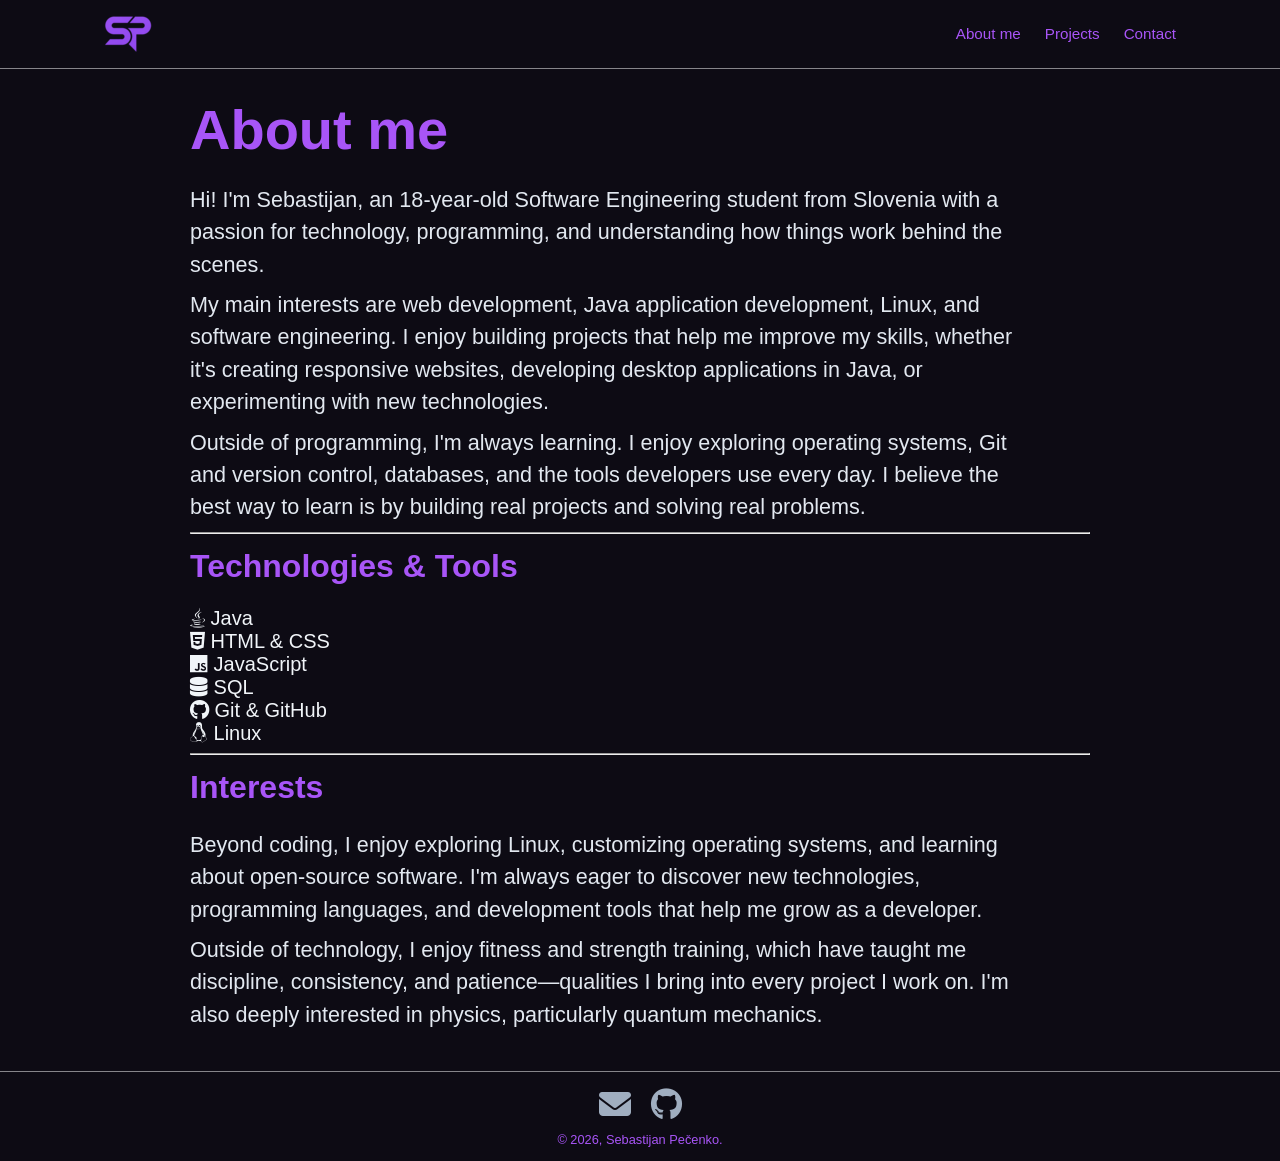
==== about.html @ 85666f95 "Updated about.html file" ====
<!DOCTYPE html>
<html lang="en">
<head>
  <meta charset="UTF-8">
  <meta name="viewport" content="width=device-width, initial-scale=1.0">
  <link rel="stylesheet" href="https://cdnjs.cloudflare.com/ajax/libs/font-awesome/6.5.1/css/all.min.css">
  <link rel="icon" type="image/png" sizes="64x64" href="images/favicon.png">
  <link rel="icon" type="image/png" sizes="48x48" href="images/logo.png">
  <link rel="apple-touch-icon" href="images/logo.png">
  <title>Sebastijan Pečenko | About</title>
  <link rel="stylesheet" href="style.css">
  <meta name="description" content="Portfolio Sebastijana Pečenka, študenta računalništva iz Slovenije. Projekti v Java, HTML, CSS in bazah podatkov.">
  <meta name="author" content="Sebastijan Pečenko">
  <meta property="og:title" content="Sebastijan Pečenko | Personal Portfolio">
  <meta property="og:description" content="Computer science student from Slovenia passionate about software development and web technologies.">
  <meta property="og:type" content="website">
  <meta property="og:url" content="https://sebastijanpecenko.com">
  <meta property="og:image" content="https://sebastijanpecenko.com/images/logo.png">
</head>
<body>

  <header>
    <nav class="navbar">
        <a href="index.html" class="logo">
          <img src="images/logo.png" alt="Sebastijan Pečenko Logo">
        </a>
      <ul class="nav-links">
        <li><a href="about.html">About me</a></li>
        <li><a href="projects.html">Projects</a></li>
        <li><a href="contact.html">Contact</a></li>
      </ul>
    </nav>
  </header>

  <main class="heros">
    <div class="heros-content">
      <h1 class="heros-title">About me</h1>
      <p class="heros-description">
        Hi! I'm Sebastijan, an 18-year-old Software Engineering student from Slovenia with a passion for technology, programming, and understanding how things work behind the scenes.
      </p>
      <p class="heros-description">
        My main interests are web development, Java application development, Linux, and software engineering. I enjoy building projects that help me improve my skills, whether it's creating responsive websites, developing desktop applications in Java, or experimenting with new technologies.
      </p>
      <p class="heros-description">
        Outside of programming, I'm always learning. I enjoy exploring operating systems, Git and version control, databases, and the tools developers use every day. I believe the best way to learn is by building real projects and solving real problems.
      </p>
      <hr>
      <h2 class="heros-titles">Technologies & Tools</h2>
        <div class="skills-inline">
            <span class="skill-badge"><i class="fa-brands fa-java"></i> Java</span><br>
            <span class="skill-badge"><i class="fa-brands fa-html5"></i> HTML & CSS</span><br>
            <span class="skill-badge"><i class="fa-brands fa-js"></i> JavaScript</span><br>
            <span class="skill-badge"><i class="fa-solid fa-database"></i> SQL</span><br>
            <span class="skill-badge"><i class="fa-brands fa-github"></i> Git & GitHub</span><br>
            <span class="skill-badge"><i class="fa-brands fa-linux"></i> Linux</span>
        </div>
        <hr>
        <h2 class="heros-titles">Interests</h2>
      <p class="heros-description">
        Beyond coding, I enjoy exploring Linux, customizing operating systems, and learning about open-source software. I'm always eager to discover new technologies, programming languages, and development tools that help me grow as a developer.
      </p>
      <p class="heros-description">
        Outside of technology, I enjoy fitness and strength training, which have taught me discipline, consistency, and patience—qualities I bring into every project I work on. I'm also deeply interested in physics, particularly quantum mechanics.
      </p>
    </div>
  </main>

  <footer>
    <div class="social-icons">
      <a href="mailto:pecenkosebastijan@gmail.com" aria-label="Send Email">
        <i class="fa-solid fa-envelope"></i>
      </a>
      <a href="https://github.com/SebastijanPecenko" target="_blank" rel="noopener noreferrer" aria-label="GitHub Profile">
        <i class="fa-brands fa-github"></i>
      </a>
    </div>
    <p class="footer-text">
      &#169; 2026, Sebastijan Pečenko.
    </p>
  </footer>
</body>
</html>
---- style.css ----
/* Osnovne nastavitve */
* {
  box-sizing: border-box;
  margin: 0;
  padding: 0;
}

body {
  background-color: #0D0B14;
  color: #F1F5F9;
  font-family: 'Space Grotesk', -apple-system, BlinkMacSystemFont, "Segoe UI", Roboto, sans-serif;
  min-height: 100vh;
  display: flex;
  flex-direction: column;
  justify-content: space-between;
}

header {
    border-bottom: 1px solid rgba(255, 255, 255, 0.5);
}

/* Navigation */
.navbar {
  display: flex;
  justify-content: space-between;
  align-items: center;
  padding: 1rem 5%;
  max-width: 1200px;
  margin: 0 auto;
  width: 100%;
  padding-bottom: 10px;
  padding-top: 10px;
}

.logo {
  height: 48px;
}

.nav-links {
  display: flex;
  list-style: none;
  gap: 1.5rem;
}

.nav-links a {
  color: #A855F7;
  text-decoration: none;
  font-size: 0.95rem;
  font-weight: 500;
  transition: opacity 0.2s ease;
}

.nav-links a:hover {
  opacity: 0.8;
}

/* Main text */
.hero {
  flex: 1;
  display: flex;
  align-items: center;
  justify-content: center;
  padding: 2rem 5%;
}

.hero-content {
  max-width: 700px;
  width: 100%;
}

.location-tag span {
  font-size: 0.7rem;
  vertical-align: super;
}

.hero-title {
  font-size: 5.5rem;
  line-height: 1.05;
  font-weight: 700;
  margin-bottom: 1.5rem;
  color: #A855F7;
  font-size: clamp(3.8rem, 5vw, 3.5rem);
}


.hero-description {
  font-size: 1.35rem;
  line-height: 1.5;
  color: #e2e8f0;
  margin-bottom: 2.5rem;
  max-width: 650px;
}

.heros {
  flex: 1;
  display: flex;
  align-items: center;
  justify-content: center;
  padding: 2rem 5%;
}

.heros-content {
  max-width: 900px;
  width: 100%;
}

.heros-titles {
  font-size: 2rem;
  line-height: 1.05;
  font-weight: 700;
  margin-bottom: 1.5rem;
  margin-top: 1rem;
  color: #A855F7;
}

.heros-title {
  font-size: 3.5rem;
  line-height: 1.05;
  font-weight: 700;
  margin-bottom: 1.5rem;
  color: #A855F7;
}

.heros-description {
  font-size: 1.35rem;
  line-height: 1.5;
  color: #e2e8f0;
  margin-bottom: 0.5rem;
  max-width: 850px;
}

/* Animation */
.hero-title::after {
  content: '|';
  margin-left: 5px;
  color: #A855F7;
  animation: blink 0.7s infinite;
}
@keyframes blink {
  0%, 100% { opacity: 1; }
  50% { opacity: 0; }
}

/*Sklls logos*/
.skill-badge {
  font-size: 20px;
}

.skills-inline {
  margin-bottom: 0.5rem;
}

/* Buttons */
.cta-buttons {
  display: flex;
  gap: 1rem;
}

.btn {
  display: inline-block;
  padding: 0.75rem 1.25rem;
  font-size: 0.9rem;
  font-weight: 700;
  border-radius: 6px;
  text-decoration: none;
  transition: all 0.2s ease;
}

.btn-primary {
  background-color: #A855F7;
  color: black;
  border: 1px solid white;
}

.btn-primary:hover {
  background-color: white;
}

.btn-secondary {
  background-color: #A855F7;
  color: black;
  border: 1px solid white;
}

.btn-secondary:hover {
  background-color: white;
}

/* Footer */
footer {
  text-align: center;
  padding: 0.9rem 1rem;
  border-top: 1px solid rgba(255, 255, 255, 0.5);
}

.social-icons {
  display: flex;
  justify-content: center;
  gap: 1.25rem;
  margin-bottom: 0.5rem;
}

.social-icons a {
  color: #a0aec0;
  font-size: 2rem;
  transition: color 0.2s ease;
}

.social-icons a:hover {
  color: #A855F7;
}

.footer-text {
  color: #A855F7;
  font-size: 0.8rem;
}


/* Contact */
.contact-container {
  display: flex;
  flex-wrap: wrap;
  gap: 2rem;
  margin-top: 2rem;
}

.contact-form {
  flex: 1 1 300px;
  display: flex;
  flex-direction: column;
  gap: 1rem;
}

.form-group input,
.form-group textarea {
  width: 100%;
  padding: 0.8rem;
  background: rgba(255, 255, 255, 0.05);
  border: 1px solid rgba(255, 255, 255, 0.15);
  border-radius: 8px;
  color: #fff;
}

.form-group input:focus,
.form-group textarea:focus {
  border-color: #A855F7;
  outline: none;
}

.submit-btn {
  background: #A855F7;
  color: #fff;
  border: none;
  padding: 0.8rem;
  border-radius: 8px;
  font-weight: 600;
  cursor: pointer;
}

.submit-btn:hover {
  background: #9333ea;
}

/* Side Cards */
.contact-info {
  flex: 1 1 200px;
  display: flex;
  flex-direction: column;
  gap: 1rem;
}

.info-item {
  display: flex;
  align-items: center;
  gap: 1rem;
  padding: 1rem;
  background: rgba(255, 255, 255, 0.03);
  border-radius: 8px;
}

.info-icon {
  color: #A855F7;
  font-size: 1.2rem;
}

.info-item a, 
.info-item p {
  color: #fff;
  text-decoration: none;
}

/* Projects */
.projects-grid {
  display: flex;
  flex-wrap: wrap;
  gap: 1.5rem;
  margin-top: 2rem;
}

/* Card */
.project-card {
  flex: 1 1 280px;
  background: rgba(255, 255, 255, 0.05);
  border: 1px solid rgba(255, 255, 255, 0.1);
  border-radius: 10px;
  padding: 1.5rem;
}

.project-header {
  display: flex;
  justify-content: space-between;
  align-items: center;
  margin-bottom: 1rem;
}

.project-folder-icon {
  font-size: 1.8rem;
  color: #A855F7;
}

.project-github-link {
  color: #ffffff;
  font-size: 1.4rem;
}

.project-title {
  font-size: 1.2rem;
  color: #ffffff;
  margin-bottom: 0.5rem;
}

.project-description {
  font-size: 0.95rem;
  color: #e2e8f0;
  line-height: 1.5;
  margin-bottom: 1.5rem;
}

.project-tags {
  display: flex;
  flex-wrap: wrap;
  gap: 0.5rem;
}

.project-tags span {
  font-size: 0.8rem;
  color: #A855F7;
  background: rgba(168, 85, 247, 0.1);
  padding: 0.3rem 0.6rem;
  border-radius: 5px;
}
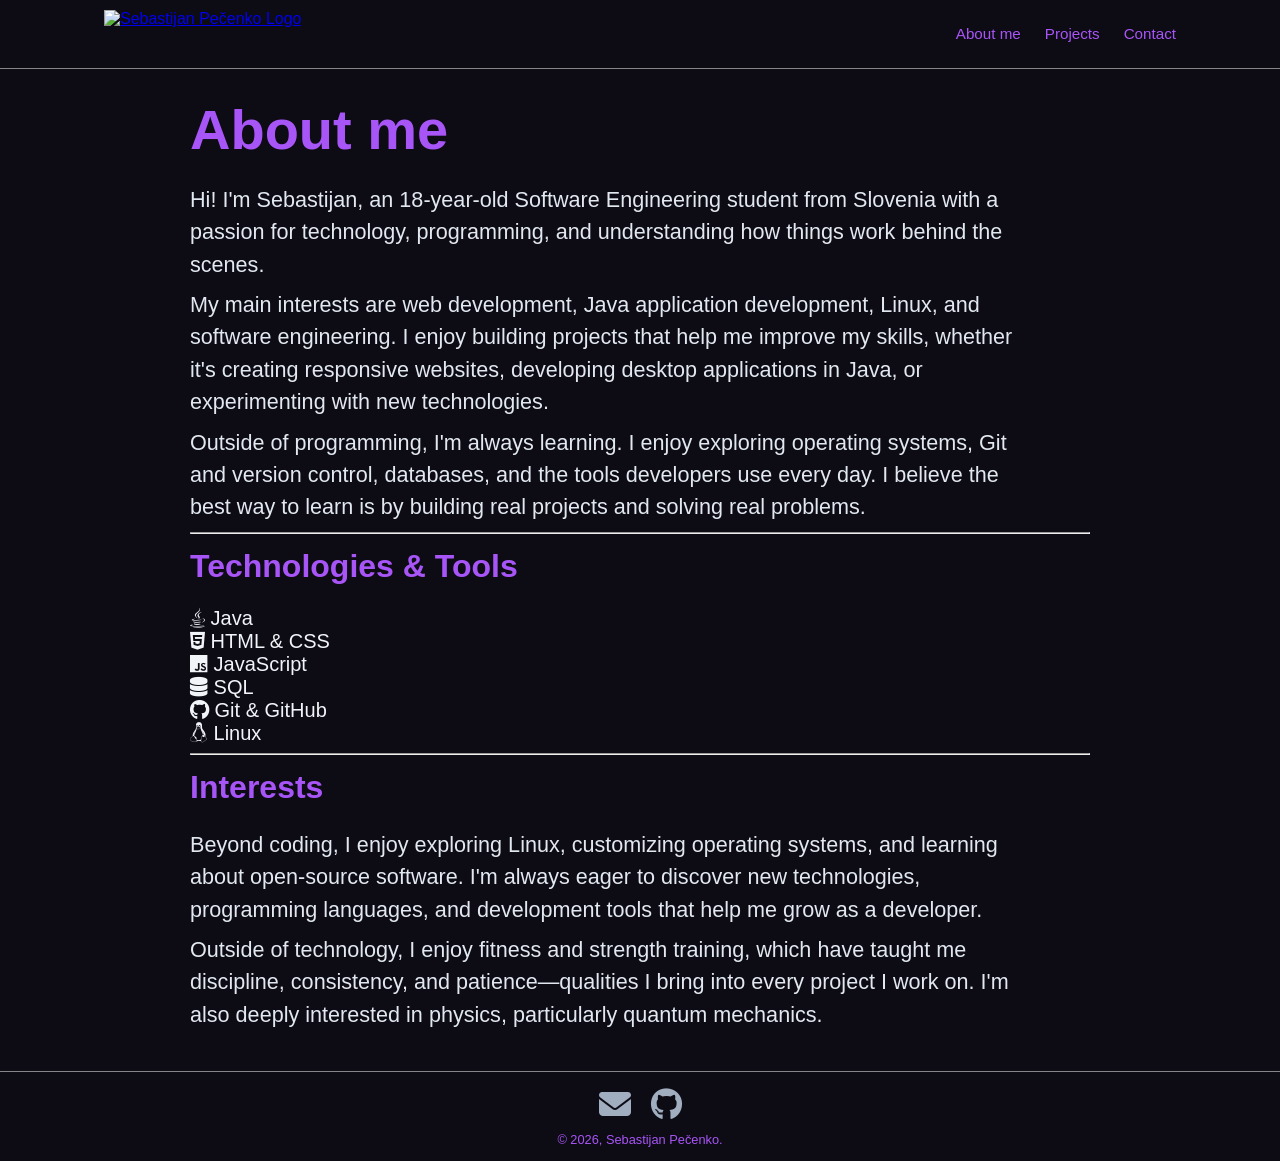
==== commit 6a274c38: "Update head section - links, favicon" ====
--- a/about.html
+++ b/about.html
@@ -4,9 +4,9 @@
   <meta charset="UTF-8">
   <meta name="viewport" content="width=device-width, initial-scale=1.0">
   <link rel="stylesheet" href="https://cdnjs.cloudflare.com/ajax/libs/font-awesome/6.5.1/css/all.min.css">
-  <link rel="icon" type="image/png" sizes="64x64" href="images/favicon.png">
-  <link rel="icon" type="image/png" sizes="48x48" href="images/logo.png">
-  <link rel="apple-touch-icon" href="images/logo.png">
+  <link rel="icon" type="image/png" sizes="64x64" href="https://sebastijanpecenko.com/images/favicon.png">
+  <link rel="icon" type="image/png" sizes="48x48" href="https://sebastijanpecenko.com/images/logo_google_search.png">
+  <link rel="apple-touch-icon" href="https://sebastijanpecenko.com/images/logo_google_search.png">
   <title>Sebastijan Pečenko | About</title>
   <link rel="stylesheet" href="style.css">
   <meta name="description" content="Portfolio Sebastijana Pečenka, študenta računalništva iz Slovenije. Projekti v Java, HTML, CSS in bazah podatkov.">
@@ -15,14 +15,14 @@
   <meta property="og:description" content="Computer science student from Slovenia passionate about software development and web technologies.">
   <meta property="og:type" content="website">
   <meta property="og:url" content="https://sebastijanpecenko.com">
-  <meta property="og:image" content="https://sebastijanpecenko.com/images/logo.png">
+  <meta property="og:image" content="https://sebastijanpecenko.com/images/logo_google_search.png">
 </head>
 <body>
 
   <header>
     <nav class="navbar">
         <a href="index.html" class="logo">
-          <img src="images/logo.png" alt="Sebastijan Pečenko Logo">
+          <img src="https://sebastijanpecenko.com/images/logo.png" alt="Sebastijan Pečenko Logo">
         </a>
       <ul class="nav-links">
         <li><a href="about.html">About me</a></li>
@@ -56,6 +56,7 @@
         </div>
         <hr>
         <h2 class="heros-titles">Interests</h2>
+
       <p class="heros-description">
         Beyond coding, I enjoy exploring Linux, customizing operating systems, and learning about open-source software. I'm always eager to discover new technologies, programming languages, and development tools that help me grow as a developer.
       </p>
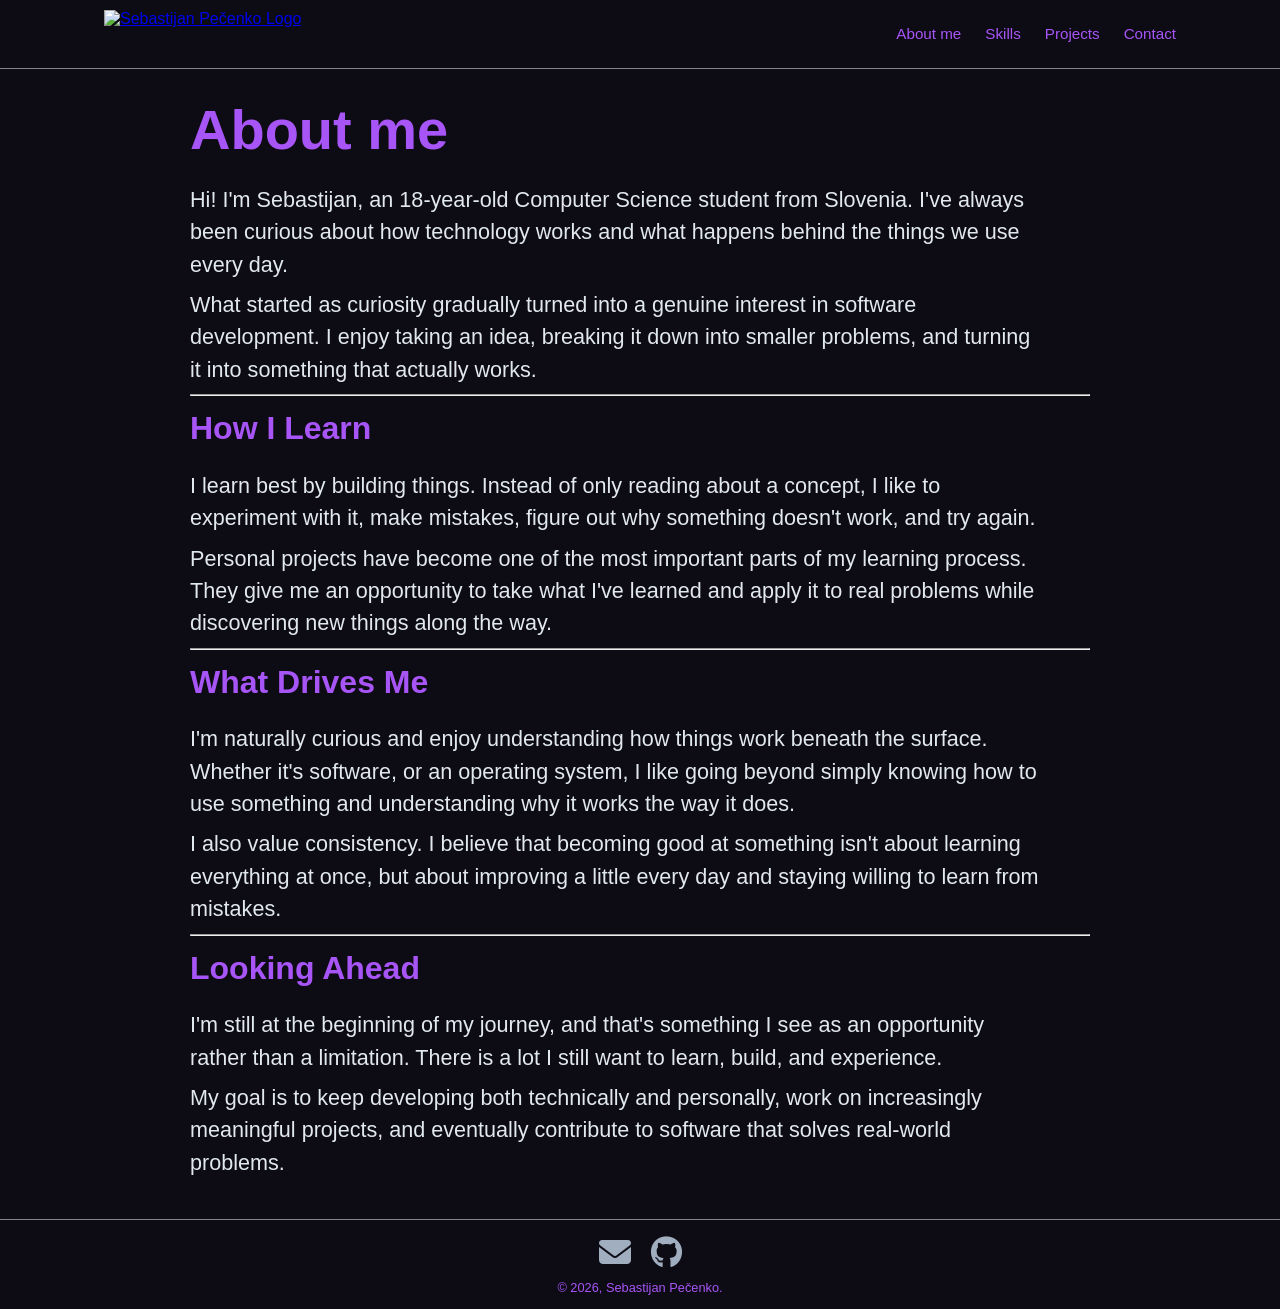
==== commit b53897fc: "Updatet website - add new .html file" ====
--- a/about.html
+++ b/about.html
@@ -24,8 +24,14 @@
         <a href="index.html" class="logo">
           <img src="https://sebastijanpecenko.com/images/logo.png" alt="Sebastijan Pečenko Logo">
         </a>
-      <ul class="nav-links">
+        <button class="menu-toggle" id="menu-toggle" aria-label="Open menu">
+          <span></span>
+          <span></span>
+          <span></span>
+        </button>
+      <ul class="nav-links" id="nav-links">
         <li><a href="about.html">About me</a></li>
+        <li><a href="skills.html">Skills</a></li>
         <li><a href="projects.html">Projects</a></li>
         <li><a href="contact.html">Contact</a></li>
       </ul>
@@ -33,38 +39,65 @@
   </header>
 
   <main class="heros">
-    <div class="heros-content">
-      <h1 class="heros-title">About me</h1>
-      <p class="heros-description">
-        Hi! I'm Sebastijan, an 18-year-old Software Engineering student from Slovenia with a passion for technology, programming, and understanding how things work behind the scenes.
-      </p>
-      <p class="heros-description">
-        My main interests are web development, Java application development, Linux, and software engineering. I enjoy building projects that help me improve my skills, whether it's creating responsive websites, developing desktop applications in Java, or experimenting with new technologies.
-      </p>
-      <p class="heros-description">
-        Outside of programming, I'm always learning. I enjoy exploring operating systems, Git and version control, databases, and the tools developers use every day. I believe the best way to learn is by building real projects and solving real problems.
-      </p>
-      <hr>
-      <h2 class="heros-titles">Technologies & Tools</h2>
-        <div class="skills-inline">
-            <span class="skill-badge"><i class="fa-brands fa-java"></i> Java</span><br>
-            <span class="skill-badge"><i class="fa-brands fa-html5"></i> HTML & CSS</span><br>
-            <span class="skill-badge"><i class="fa-brands fa-js"></i> JavaScript</span><br>
-            <span class="skill-badge"><i class="fa-solid fa-database"></i> SQL</span><br>
-            <span class="skill-badge"><i class="fa-brands fa-github"></i> Git & GitHub</span><br>
-            <span class="skill-badge"><i class="fa-brands fa-linux"></i> Linux</span>
-        </div>
-        <hr>
-        <h2 class="heros-titles">Interests</h2>
+  <div class="heros-content">
+    <h1 class="heros-title">About me</h1>
+    <p class="heros-description">
+      Hi! I'm Sebastijan, an 18-year-old Computer Science student from
+      Slovenia. I've always been curious about how technology works and
+      what happens behind the things we use every day.
+    </p>
+    <p class="heros-description">
+      What started as curiosity gradually turned into a genuine interest
+      in software development. I enjoy taking an idea, breaking it down
+      into smaller problems, and turning it into something that actually
+      works.
+    </p>
 
-      <p class="heros-description">
-        Beyond coding, I enjoy exploring Linux, customizing operating systems, and learning about open-source software. I'm always eager to discover new technologies, programming languages, and development tools that help me grow as a developer.
-      </p>
-      <p class="heros-description">
-        Outside of technology, I enjoy fitness and strength training, which have taught me discipline, consistency, and patience—qualities I bring into every project I work on. I'm also deeply interested in physics, particularly quantum mechanics.
-      </p>
-    </div>
-  </main>
+    <hr>
+
+    <h2 class="heros-titles">How I Learn</h2>
+    <p class="heros-description">
+      I learn best by building things. Instead of only reading about a
+      concept, I like to experiment with it, make mistakes, figure out
+      why something doesn't work, and try again.
+    </p>
+    <p class="heros-description">
+      Personal projects have become one of the most important parts of my
+      learning process. They give me an opportunity to take what I've
+      learned and apply it to real problems while discovering new things
+      along the way.
+    </p>
+
+    <hr>
+
+    <h2 class="heros-titles">What Drives Me</h2>
+    <p class="heros-description">
+      I'm naturally curious and enjoy understanding how things work beneath
+      the surface. Whether it's software, or an operating system, I like going beyond simply knowing how to use
+      something and understanding why it works the way it does.
+    </p>
+    <p class="heros-description">
+      I also value consistency. I believe that becoming good at something
+      isn't about learning everything at once, but about improving a little
+      every day and staying willing to learn from mistakes.
+    </p>
+
+    <hr>
+
+    <h2 class="heros-titles">Looking Ahead</h2>
+    <p class="heros-description">
+      I'm still at the beginning of my journey, and that's something I see
+      as an opportunity rather than a limitation. There is a lot I still
+      want to learn, build, and experience.
+    </p>
+    <p class="heros-description">
+      My goal is to keep developing both technically and personally,
+      work on increasingly meaningful projects, and eventually contribute
+      to software that solves real-world problems.
+    </p>
+  </div>
+</main>
+
 
   <footer>
     <div class="social-icons">
@@ -79,5 +112,6 @@
       &#169; 2026, Sebastijan Pečenko.
     </p>
   </footer>
+  <script src="script.js"></script>
 </body>
 </html>
--- a/style.css
+++ b/style.css
@@ -32,6 +32,26 @@
   padding-top: 10px;
 }
 
+.menu-toggle {
+    display: none;
+    background: none;
+    border: none;
+    cursor: pointer;
+    width: 35px;
+    height: 35px;
+    padding: 5px;
+    position: relative;
+}
+
+.menu-toggle span {
+    display: block;
+    width: 25px;
+    height: 2px;
+    background-color: #A855F7;
+    margin: 5px auto;
+    transition: all 0.3s ease;
+}
+
 .logo {
   height: 48px;
 }
@@ -186,6 +206,7 @@
   background-color: white;
 }
 
+
 /* Footer */
 footer {
   text-align: center;
@@ -327,6 +348,7 @@
   font-size: 1.2rem;
   color: #ffffff;
   margin-bottom: 0.5rem;
+  margin-top: 0.5rem;
 }
 
 .project-description {
@@ -348,4 +370,153 @@
   background: rgba(168, 85, 247, 0.1);
   padding: 0.3rem 0.6rem;
   border-radius: 5px;
-}+}
+
+@media (max-width: 768px) {
+
+    .menu-toggle {
+        display: block;
+    }
+
+    .nav-links {
+        display: none;
+        position: absolute;
+        top: 60px;
+        right: 0;
+
+        flex-direction: column;
+        gap: 0;
+
+        background: #1e293b;
+        padding: 15px;
+
+        border-radius: 10px;
+        min-width: 150px;
+    }
+
+    .nav-links.active {
+        display: flex;
+    }
+
+    .nav-links li {
+        padding: 12px;
+    }
+
+    /* Hamburger → X */
+
+    .menu-toggle.active span:nth-child(1) {
+        transform: rotate(45deg) translate(5px, 5px);
+    }
+
+    .menu-toggle.active span:nth-child(2) {
+        opacity: 0;
+    }
+
+    .menu-toggle.active span:nth-child(3) {
+        transform: rotate(-45deg) translate(5px, -5px);
+    }
+}
+
+.project-card {
+    flex: 1 1 280px;
+    background: rgba(255, 255, 255, 0.05);
+    border: 1px solid rgba(255, 255, 255, 0.1);
+    border-radius: 10px;
+    padding: 1.5rem;
+
+    text-decoration: none;
+    color: inherit;
+
+    transition: transform 0.2s ease, border-color 0.2s ease;
+}
+
+.project-card:hover {
+    transform: translateY(-5px);
+    border-color: #A855F7;
+}
+
+
+.project-image {
+    width: 100%;
+    height: auto;
+    display: block;
+    border-radius: 8px;
+}
+
+/* NOVO Skills */
+.skill-cards {
+  display: grid;
+  grid-template-columns: repeat(2, minmax(0, 1fr));
+  gap: 1.5rem;
+  margin-top: 2rem;
+}
+
+.skill-card {
+  background: rgba(255, 255, 255, 0.05);
+  border: 1px solid rgba(255, 255, 255, 0.1);
+  border-radius: 10px;
+  padding: 1.5rem;
+  transition: transform 0.2s ease, border-color 0.2s ease;
+}
+
+.skill-card:hover {
+  transform: translateY(-5px);
+  border-color: #A855F7;
+}
+
+.skill-card-icon {
+  font-size: 2rem;
+  color: #A855F7;
+  margin-bottom: 1rem;
+}
+
+.skill-card h2 {
+  font-size: 1.3rem;
+  color: #ffffff;
+  margin-bottom: 0.6rem;
+}
+
+.skill-card p {
+  font-size: 0.95rem;
+  color: #e2e8f0;
+  line-height: 1.5;
+  margin-bottom: 1.2rem;
+}
+
+.skill-tags {
+  display: flex;
+  flex-wrap: wrap;
+  gap: 0.5rem;
+}
+
+.skill-tags span {
+  display: inline-flex;
+  align-items: center;
+  gap: 0.4rem;
+
+  font-size: 0.8rem;
+  color: #A855F7;
+
+  background: rgba(168, 85, 247, 0.1);
+  border: 1px solid rgba(168, 85, 247, 0.15);
+
+  padding: 0.35rem 0.65rem;
+  border-radius: 5px;
+}
+
+.skill-tags i {
+  font-size: 0.85rem;
+}
+
+
+/* Skillset mobile */
+@media (max-width: 768px) {
+  .skill-cards {
+    grid-template-columns: 1fr;
+    gap: 1rem;
+  }
+
+  .skill-card {
+    padding: 1.25rem;
+  }
+}
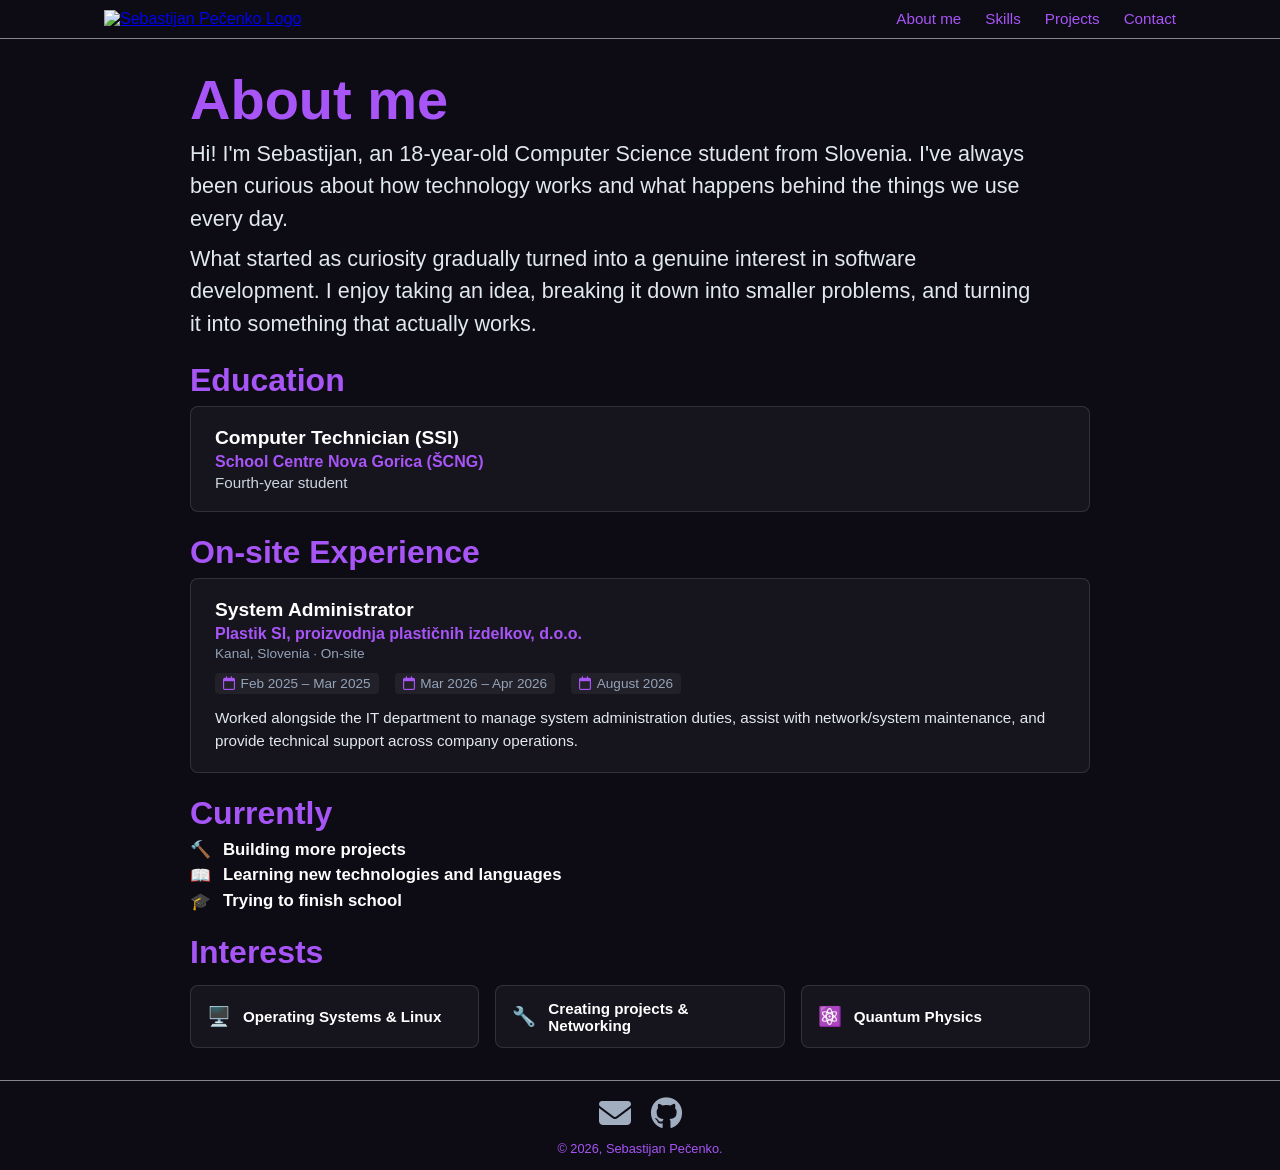
==== commit 9cc6b468: "Update about.html" ====
--- a/about.html
+++ b/about.html
@@ -21,14 +21,14 @@
 
   <header>
     <nav class="navbar">
-        <a href="index.html" class="logo">
-          <img src="https://sebastijanpecenko.com/images/logo.png" alt="Sebastijan Pečenko Logo">
-        </a>
-        <button class="menu-toggle" id="menu-toggle" aria-label="Open menu">
-          <span></span>
-          <span></span>
-          <span></span>
-        </button>
+      <a href="index.html" class="logo-link">
+        <img src="https://sebastijanpecenko.com/images/logo.png" alt="Sebastijan Pečenko Logo" class="logo">
+      </a>
+      <button class="menu-toggle" id="menu-toggle" aria-label="Open menu">
+        <span></span>
+        <span></span>
+        <span></span>
+      </button>
       <ul class="nav-links" id="nav-links">
         <li><a href="about.html">About me</a></li>
         <li><a href="skills.html">Skills</a></li>
@@ -39,65 +39,93 @@
   </header>
 
   <main class="heros">
-  <div class="heros-content">
-    <h1 class="heros-title">About me</h1>
-    <p class="heros-description">
-      Hi! I'm Sebastijan, an 18-year-old Computer Science student from
-      Slovenia. I've always been curious about how technology works and
-      what happens behind the things we use every day.
-    </p>
-    <p class="heros-description">
-      What started as curiosity gradually turned into a genuine interest
-      in software development. I enjoy taking an idea, breaking it down
-      into smaller problems, and turning it into something that actually
-      works.
-    </p>
+    <div class="heros-content">
 
-    <hr>
+      <!-- Naslovna sekcija -->
+      <section class="about-section">
+        <h1 class="heros-title">About me</h1>
+        <p class="heros-description">
+          Hi! I'm Sebastijan, an 18-year-old Computer Science student from
+          Slovenia. I've always been curious about how technology works and
+          what happens behind the things we use every day.
+        </p>
+        <p class="heros-description">
+          What started as curiosity gradually turned into a genuine interest
+          in software development. I enjoy taking an idea, breaking it down
+          into smaller problems, and turning it into something that actually
+          works.
+        </p>
+      </section>
 
-    <h2 class="heros-titles">How I Learn</h2>
-    <p class="heros-description">
-      I learn best by building things. Instead of only reading about a
-      concept, I like to experiment with it, make mistakes, figure out
-      why something doesn't work, and try again.
-    </p>
-    <p class="heros-description">
-      Personal projects have become one of the most important parts of my
-      learning process. They give me an opportunity to take what I've
-      learned and apply it to real problems while discovering new things
-      along the way.
-    </p>
+      <!-- Education Section -->
+      <section class="about-section">
+        <h2 class="heros-titles">Education</h2>  
+        <div class="info-card">
+          <div class="card-top-row">
+            <h3 class="card-main-title">Computer Technician (SSI)</h3>
+          </div>
+          <p class="card-company">School Centre Nova Gorica (ŠCNG)</p>
+          <p class="card-subtitle">Fourth-year student</p>
+        </div>
+      </section>
 
-    <hr>
+      <!-- Experience Section -->
+      <section class="about-section">
+        <h2 class="heros-titles">On-site Experience</h2>
 
-    <h2 class="heros-titles">What Drives Me</h2>
-    <p class="heros-description">
-      I'm naturally curious and enjoy understanding how things work beneath
-      the surface. Whether it's software, or an operating system, I like going beyond simply knowing how to use
-      something and understanding why it works the way it does.
-    </p>
-    <p class="heros-description">
-      I also value consistency. I believe that becoming good at something
-      isn't about learning everything at once, but about improving a little
-      every day and staying willing to learn from mistakes.
-    </p>
+        <!-- Experience Item 1 -->
+        <div class="info-card">
+          <div class="card-top-row">
+            <h3 class="card-main-title">System Administrator</h3>
+          </div>
+          <p class="card-company">Plastik SI, proizvodnja plastičnih izdelkov, d.o.o.</p>
+          <p class="card-location">Kanal, Slovenia · On-site</p>
 
-    <hr>
+          <!-- Seznam obdobij -->
+          <ul class="dates-list">
+            <li><i class="fa-regular fa-calendar"></i> Feb 2025 – Mar 2025</li>
+            <li><i class="fa-regular fa-calendar"></i> Mar 2026 – Apr 2026</li>
+            <li><i class="fa-regular fa-calendar"></i> August 2026</li>
+          </ul>
 
-    <h2 class="heros-titles">Looking Ahead</h2>
-    <p class="heros-description">
-      I'm still at the beginning of my journey, and that's something I see
-      as an opportunity rather than a limitation. There is a lot I still
-      want to learn, build, and experience.
-    </p>
-    <p class="heros-description">
-      My goal is to keep developing both technically and personally,
-      work on increasingly meaningful projects, and eventually contribute
-      to software that solves real-world problems.
-    </p>
-  </div>
-</main>
+          <p class="card-details">
+            Worked alongside the IT department to manage system administration duties, assist with network/system maintenance, and provide technical support across company operations.
+          </p>
+        </div>
+      </section>
 
+      <!-- Now Section -->
+      <section class="about-section">
+        <h2 class="heros-titles">Currently</h2>
+        
+        <ul class="now-list">
+          <li>🔨 <span><strong>Building more projects</strong></span></li>
+          <li>📖 <span><strong>Learning new technologies and languages</strong></span></li>
+          <li>🎓 <span><strong>Trying to finish school</strong></span></li>
+        </ul>
+      </section>
+
+      <!-- Interests Section -->
+      <section class="about-section">
+        <h2 class="heros-titles">Interests</h2>
+        
+        <div class="interests-grid">
+          <div class="interest-card">
+            <span class="interest-icon">🖥️</span>
+            <span class="interest-title">Operating Systems & Linux</span>
+          </div>
+          <div class="interest-card">
+            <span class="interest-icon">🔧</span>
+            <span class="interest-title">Creating projects & Networking</span>
+          </div>
+          <div class="interest-card">
+            <span class="interest-icon">⚛️</span>
+            <span class="interest-title">Quantum Physics</span>
+          </div>
+        </div>
+      </section>
+    </div>
+  </main>
 
   <footer>
     <div class="social-icons">
@@ -112,6 +140,7 @@
       &#169; 2026, Sebastijan Pečenko.
     </p>
   </footer>
+
   <script src="script.js"></script>
 </body>
 </html>
--- a/style.css
+++ b/style.css
@@ -128,8 +128,8 @@
   font-size: 2rem;
   line-height: 1.05;
   font-weight: 700;
-  margin-bottom: 1.5rem;
-  margin-top: 1rem;
+  margin-bottom: 0.5rem;
+  margin-top: 1.5rem;
   color: #A855F7;
 }
 
@@ -137,7 +137,7 @@
   font-size: 3.5rem;
   line-height: 1.05;
   font-weight: 700;
-  margin-bottom: 1.5rem;
+  margin-bottom: 0.5rem;
   color: #A855F7;
 }
 
@@ -310,21 +310,25 @@
   text-decoration: none;
 }
 
-/* Projects */
 .projects-grid {
-  display: flex;
-  flex-wrap: wrap;
+  display: grid;
+  grid-template-columns: repeat(3, 1fr);
   gap: 1.5rem;
   margin-top: 2rem;
 }
 
-/* Card */
 .project-card {
-  flex: 1 1 280px;
+  display: block;
+  width: 100%;
   background: rgba(255, 255, 255, 0.05);
   border: 1px solid rgba(255, 255, 255, 0.1);
   border-radius: 10px;
   padding: 1.5rem;
+
+  text-decoration: none;
+  color: inherit;
+
+  transition: transform 0.2s ease, border-color 0.2s ease;
 }
 
 .project-header {
@@ -415,19 +419,6 @@
     .menu-toggle.active span:nth-child(3) {
         transform: rotate(-45deg) translate(5px, -5px);
     }
-}
-
-.project-card {
-    flex: 1 1 280px;
-    background: rgba(255, 255, 255, 0.05);
-    border: 1px solid rgba(255, 255, 255, 0.1);
-    border-radius: 10px;
-    padding: 1.5rem;
-
-    text-decoration: none;
-    color: inherit;
-
-    transition: transform 0.2s ease, border-color 0.2s ease;
 }
 
 .project-card:hover {
@@ -520,3 +511,185 @@
     padding: 1.25rem;
   }
 }
+
+@media (max-width: 900px) {
+
+  .projects-grid {
+    grid-template-columns: repeat(2, 1fr);
+  }
+
+}
+
+@media (max-width: 600px) {
+
+  .projects-grid {
+    grid-template-columns: 1fr;
+  }
+
+}
+
+/* Stili za kartice izkušenj in izobraževanja */
+
+.info-card {
+  background: rgba(255, 255, 255, 0.04);
+  border: 1px solid rgba(255, 255, 255, 0.12);
+  border-radius: 8px;
+  padding: 1.25rem 1.5rem;
+  margin-bottom: 1.25rem;
+  transition: transform 0.2s ease, border-color 0.2s ease;
+}
+
+.info-card:hover {
+  border-color: #A855F7;
+  transform: translateY(-2px);
+}
+
+.card-top-row {
+  display: flex;
+  justify-content: space-between;
+  align-items: baseline;
+  gap: 1rem;
+}
+
+.card-main-title {
+  font-size: 1.2rem;
+  font-weight: 700;
+  color: #ffffff;
+}
+
+.card-date {
+  font-size: 0.85rem;
+  color: #94a3b8;
+  white-space: nowrap;
+}
+
+.card-subtitle {
+  font-size: 0.95rem;
+  color: #cbd5e1;
+  margin-top: 0.2rem;
+}
+
+.card-company {
+  font-size: 1rem;
+  font-weight: 600;
+  color: #A855F7; /* Tvoja vijolična barva namesto zelene */
+  margin-top: 0.25rem;
+}
+
+.card-location {
+  font-size: 0.85rem;
+  color: #94a3b8;
+  margin-top: 0.2rem;
+  margin-bottom: 0.75rem;
+}
+
+.card-details {
+  font-size: 0.95rem;
+  line-height: 1.5;
+  color: #e2e8f0;
+}
+
+/* Mobilna prilagoditev za datume */
+@media (max-width: 500px) {
+  .card-top-row {
+    flex-direction: column;
+    gap: 0.2rem;
+  }
+  
+  .card-date {
+    margin-bottom: 0.3rem;
+  }
+}
+
+/* Stil za več datumskih obdobij znotraj ene kartice */
+.dates-list {
+  list-style: none;
+  padding: 0;
+  margin: 0.5rem 0 0.8rem 0;
+  display: flex;
+  flex-wrap: wrap;
+  gap: 0.5rem 1rem;
+}
+
+.dates-list li {
+  font-size: 0.85rem;
+  color: #94a3b8;
+  display: flex;
+  align-items: center;
+  gap: 0.35rem;
+  background: rgba(255, 255, 255, 0.05);
+  padding: 0.2rem 0.5rem;
+  border-radius: 4px;
+}
+
+.dates-list li i {
+  color: #A855F7; /* Tvoja vijolična barva za ikono koledarja */
+}
+
+/* Now Sekcija */
+
+
+.now-list {
+  list-style: none;
+  padding: 0;
+  margin: 0;
+  display: flex;
+  flex-direction: column;
+  gap: 0.3rem;
+}
+
+.now-list li {
+  display: flex;
+  align-items: center;
+  gap: 0.75rem;
+  font-size: 1.05rem;
+  color: #ffffff;
+}
+
+/* Interests Sekcija (Mreža 3x2) */
+.interests-grid {
+  display: grid;
+  grid-template-columns: repeat(auto-fit, minmax(250px, 1fr));
+  justify-content: center; /* Centers items horizontally */
+  gap: 1rem;
+  margin-top: 1rem;
+}
+
+.interest-card {
+  background: rgba(255, 255, 255, 0.04);
+  border: 1px solid rgba(255, 255, 255, 0.12);
+  border-radius: 8px;
+  padding: 0.85rem 1rem;
+  display: flex;
+  align-items: center;
+  gap: 0.75rem;
+  transition: border-color 0.2s ease, transform 0.2s ease;
+}
+
+.interest-card:hover {
+  border-color: #A855F7;
+  transform: translateY(-2px);
+}
+
+.interest-icon {
+  font-size: 1.2rem;
+}
+
+.interest-title {
+  font-size: 0.95rem;
+  font-weight: 600;
+  color: #ffffff;
+}
+
+/* Odzivnost za manjše zaslone */
+@media (max-width: 768px) {
+  .interests-grid {
+    grid-template-columns: repeat(2, 1fr);
+  }
+}
+
+@media (max-width: 480px) {
+  .interests-grid {
+    grid-template-columns: 1fr;
+  }
+}
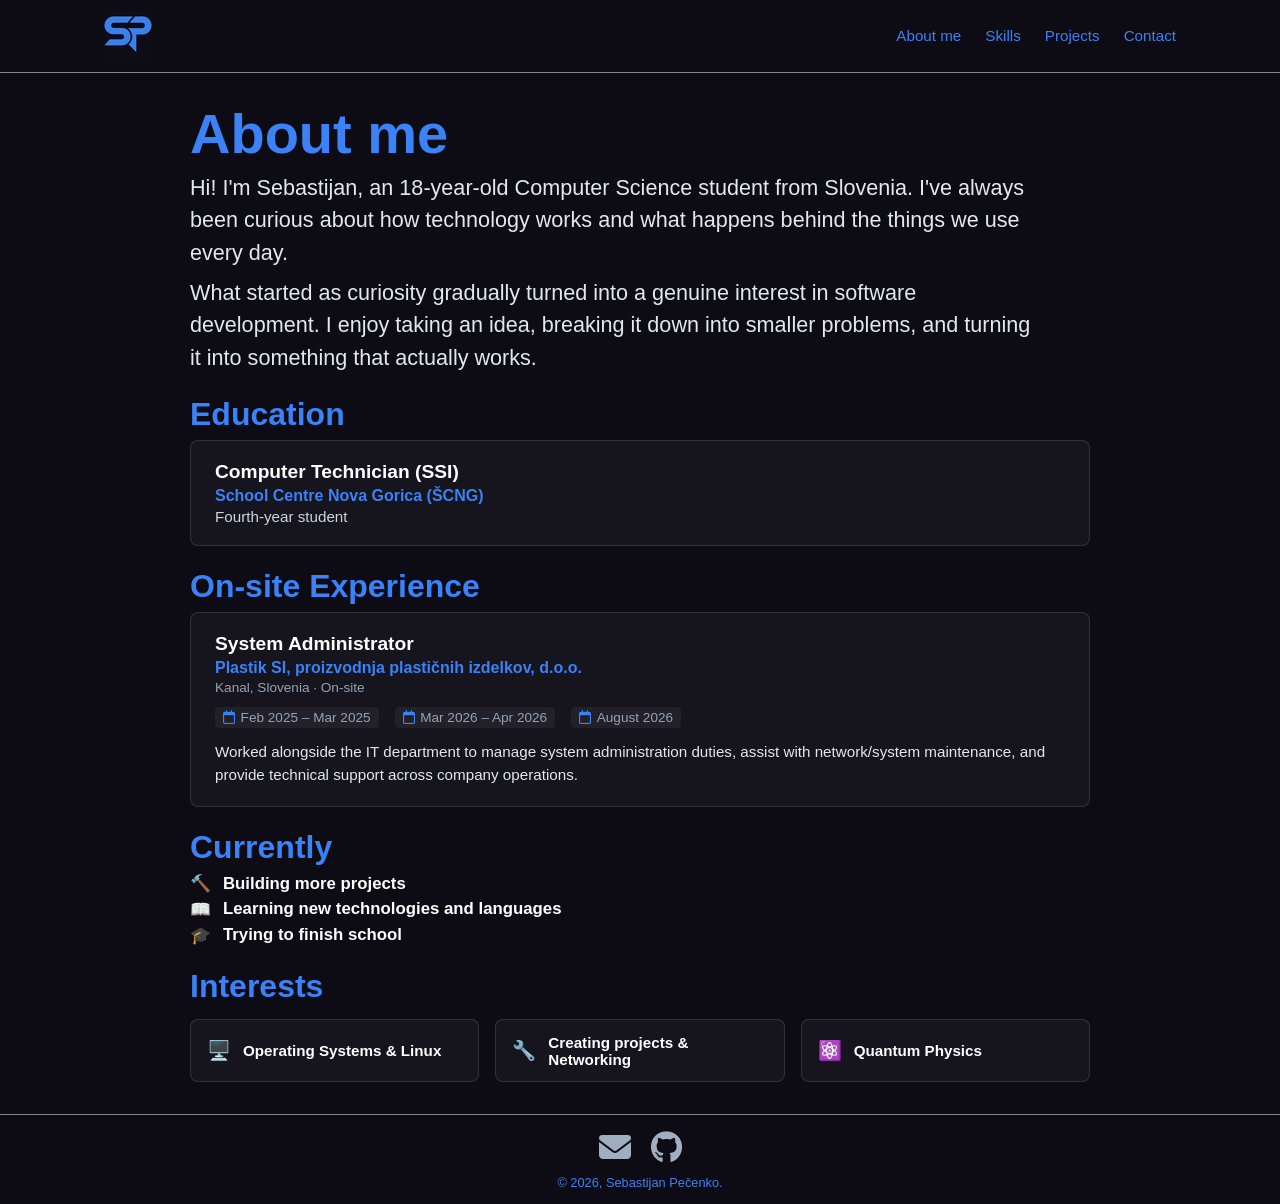
==== commit 97fb51aa: "Website theme changes" ====
--- a/about.html
+++ b/about.html
@@ -22,7 +22,7 @@
   <header>
     <nav class="navbar">
       <a href="index.html" class="logo-link">
-        <img src="https://sebastijanpecenko.com/images/logo.png" alt="Sebastijan Pečenko Logo" class="logo">
+        <img src="images/logo.png" alt="Sebastijan Pečenko Logo" class="logo">
       </a>
       <button class="menu-toggle" id="menu-toggle" aria-label="Open menu">
         <span></span>
@@ -41,7 +41,6 @@
   <main class="heros">
     <div class="heros-content">
 
-      <!-- Naslovna sekcija -->
       <section class="about-section">
         <h1 class="heros-title">About me</h1>
         <p class="heros-description">
@@ -57,7 +56,6 @@
         </p>
       </section>
 
-      <!-- Education Section -->
       <section class="about-section">
         <h2 class="heros-titles">Education</h2>  
         <div class="info-card">
@@ -69,11 +67,9 @@
         </div>
       </section>
 
-      <!-- Experience Section -->
       <section class="about-section">
         <h2 class="heros-titles">On-site Experience</h2>
 
-        <!-- Experience Item 1 -->
         <div class="info-card">
           <div class="card-top-row">
             <h3 class="card-main-title">System Administrator</h3>
@@ -81,7 +77,6 @@
           <p class="card-company">Plastik SI, proizvodnja plastičnih izdelkov, d.o.o.</p>
           <p class="card-location">Kanal, Slovenia · On-site</p>
 
-          <!-- Seznam obdobij -->
           <ul class="dates-list">
             <li><i class="fa-regular fa-calendar"></i> Feb 2025 – Mar 2025</li>
             <li><i class="fa-regular fa-calendar"></i> Mar 2026 – Apr 2026</li>
@@ -94,7 +89,6 @@
         </div>
       </section>
 
-      <!-- Now Section -->
       <section class="about-section">
         <h2 class="heros-titles">Currently</h2>
         
@@ -105,7 +99,6 @@
         </ul>
       </section>
 
-      <!-- Interests Section -->
       <section class="about-section">
         <h2 class="heros-titles">Interests</h2>
         
@@ -124,6 +117,7 @@
           </div>
         </div>
       </section>
+
     </div>
   </main>
 
--- a/style.css
+++ b/style.css
@@ -47,7 +47,7 @@
     display: block;
     width: 25px;
     height: 2px;
-    background-color: #A855F7;
+    background-color: #3B82F6;
     margin: 5px auto;
     transition: all 0.3s ease;
 }
@@ -63,7 +63,7 @@
 }
 
 .nav-links a {
-  color: #A855F7;
+  color: #3B82F6;
   text-decoration: none;
   font-size: 0.95rem;
   font-weight: 500;
@@ -98,7 +98,7 @@
   line-height: 1.05;
   font-weight: 700;
   margin-bottom: 1.5rem;
-  color: #A855F7;
+  color: #3B82F6;
   font-size: clamp(3.8rem, 5vw, 3.5rem);
 }
 
@@ -130,7 +130,7 @@
   font-weight: 700;
   margin-bottom: 0.5rem;
   margin-top: 1.5rem;
-  color: #A855F7;
+  color: #3B82F6;
 }
 
 .heros-title {
@@ -138,7 +138,7 @@
   line-height: 1.05;
   font-weight: 700;
   margin-bottom: 0.5rem;
-  color: #A855F7;
+  color: #3B82F6;
 }
 
 .heros-description {
@@ -153,7 +153,7 @@
 .hero-title::after {
   content: '|';
   margin-left: 5px;
-  color: #A855F7;
+  color: #3B82F6;
   animation: blink 0.7s infinite;
 }
 @keyframes blink {
@@ -187,7 +187,7 @@
 }
 
 .btn-primary {
-  background-color: #A855F7;
+  background-color: #3B82F6;
   color: black;
   border: 1px solid white;
 }
@@ -197,7 +197,7 @@
 }
 
 .btn-secondary {
-  background-color: #A855F7;
+  background-color: #3B82F6;
   color: black;
   border: 1px solid white;
 }
@@ -228,11 +228,11 @@
 }
 
 .social-icons a:hover {
-  color: #A855F7;
+  color: #3B82F6;
 }
 
 .footer-text {
-  color: #A855F7;
+  color: #3B82F6;
   font-size: 0.8rem;
 }
 
@@ -264,12 +264,12 @@
 
 .form-group input:focus,
 .form-group textarea:focus {
-  border-color: #A855F7;
+  border-color: #3B82F6;
   outline: none;
 }
 
 .submit-btn {
-  background: #A855F7;
+  background: #3B82F6;
   color: #fff;
   border: none;
   padding: 0.8rem;
@@ -300,7 +300,7 @@
 }
 
 .info-icon {
-  color: #A855F7;
+  color: #3B82F6;
   font-size: 1.2rem;
 }
 
@@ -340,7 +340,7 @@
 
 .project-folder-icon {
   font-size: 1.8rem;
-  color: #A855F7;
+  color: #3B82F6;
 }
 
 .project-github-link {
@@ -370,7 +370,7 @@
 
 .project-tags span {
   font-size: 0.8rem;
-  color: #A855F7;
+  color: #3B82F6;
   background: rgba(168, 85, 247, 0.1);
   padding: 0.3rem 0.6rem;
   border-radius: 5px;
@@ -423,7 +423,7 @@
 
 .project-card:hover {
     transform: translateY(-5px);
-    border-color: #A855F7;
+    border-color: #3B82F6;
 }
 
 
@@ -452,12 +452,12 @@
 
 .skill-card:hover {
   transform: translateY(-5px);
-  border-color: #A855F7;
+  border-color: #3B82F6;
 }
 
 .skill-card-icon {
   font-size: 2rem;
-  color: #A855F7;
+  color: #3B82F6;
   margin-bottom: 1rem;
 }
 
@@ -486,7 +486,7 @@
   gap: 0.4rem;
 
   font-size: 0.8rem;
-  color: #A855F7;
+  color: #3B82F6;
 
   background: rgba(168, 85, 247, 0.1);
   border: 1px solid rgba(168, 85, 247, 0.15);
@@ -540,7 +540,7 @@
 }
 
 .info-card:hover {
-  border-color: #A855F7;
+  border-color: #3B82F6;
   transform: translateY(-2px);
 }
 
@@ -572,7 +572,7 @@
 .card-company {
   font-size: 1rem;
   font-weight: 600;
-  color: #A855F7; /* Tvoja vijolična barva namesto zelene */
+  color: #3B82F6;
   margin-top: 0.25rem;
 }
 
@@ -623,7 +623,7 @@
 }
 
 .dates-list li i {
-  color: #A855F7; /* Tvoja vijolična barva za ikono koledarja */
+  color: #3B82F6; 
 }
 
 /* Now Sekcija */
@@ -667,7 +667,7 @@
 }
 
 .interest-card:hover {
-  border-color: #A855F7;
+  border-color: #3B82F6;
   transform: translateY(-2px);
 }
 
